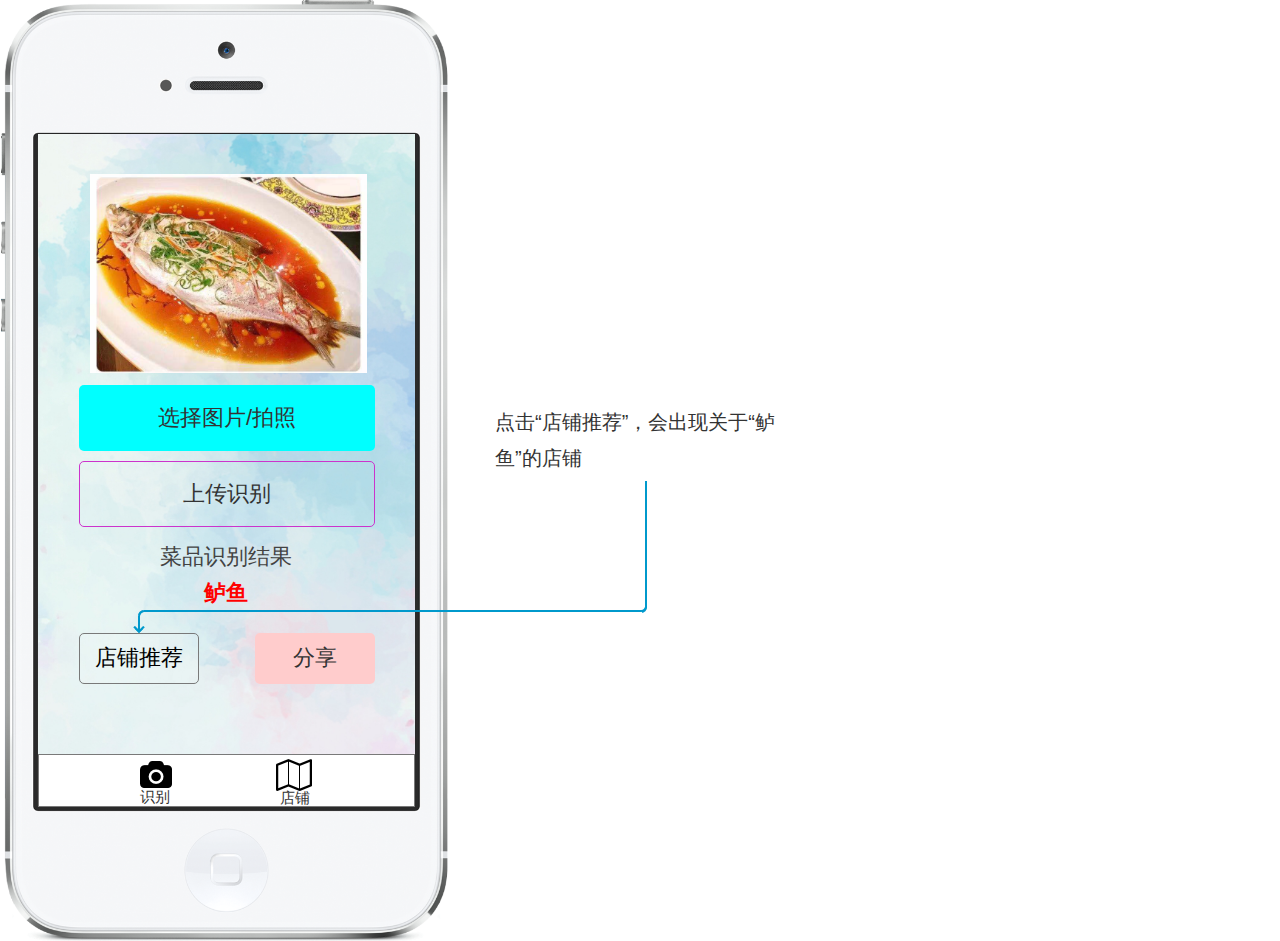
==== index.html @ bc308f76 "prototype1" ====
﻿<!DOCTYPE html>
<html>
  <head>
    <title>index</title>
    <meta http-equiv="X-UA-Compatible" content="IE=edge"/>
    <meta http-equiv="content-type" content="text/html; charset=utf-8"/>
    <meta name="apple-mobile-web-app-capable" content="yes"/>
    <link href="resources/css/jquery-ui-themes.css" type="text/css" rel="stylesheet"/>
    <link href="resources/css/axure_rp_page.css" type="text/css" rel="stylesheet"/>
    <link href="data/styles.css" type="text/css" rel="stylesheet"/>
    <link href="files/index/styles.css" type="text/css" rel="stylesheet"/>
    <script src="resources/scripts/jquery-1.7.1.min.js"></script>
    <script src="resources/scripts/jquery-ui-1.8.10.custom.min.js"></script>
    <script src="resources/scripts/prototypePre.js"></script>
    <script src="data/document.js"></script>
    <script src="resources/scripts/prototypePost.js"></script>
    <script src="files/index/data.js"></script>
    <script type="text/javascript">
      $axure.utils.getTransparentGifPath = function() { return 'resources/images/transparent.gif'; };
      $axure.utils.getOtherPath = function() { return 'resources/Other.html'; };
      $axure.utils.getReloadPath = function() { return 'resources/reload.html'; };
    </script>
  </head>
  <body>
    <div id="base" class="">

      <!-- Unnamed (图片) -->
      <div id="u0" class="ax_default _图片1">
        <img id="u0_img" class="img " src="images/index/u0.png"/>
      </div>

      <!-- Unnamed (图片) -->
      <div id="u1" class="ax_default _图片">
        <img id="u1_img" class="img " src="images/index/u1.jpg"/>
      </div>

      <!-- Unnamed (矩形) -->
      <div id="u2" class="ax_default box_1">
        <div id="u2_div" class=""></div>
      </div>

      <!-- Unnamed (矩形) -->
      <div id="u3" class="ax_default box_1">
        <div id="u3_div" class=""></div>
        <div id="u3_text" class="text ">
          <p><span>选择图片/拍照</span></p>
        </div>
      </div>

      <!-- Unnamed (矩形) -->
      <div id="u4" class="ax_default box_1">
        <div id="u4_div" class=""></div>
        <div id="u4_text" class="text ">
          <p><span>上传识别</span></p>
        </div>
      </div>

      <!-- Unnamed (矩形) -->
      <div id="u5" class="ax_default _一级标题">
        <div id="u5_div" class=""></div>
        <div id="u5_text" class="text ">
          <p><span>菜品识别结果</span></p>
        </div>
      </div>

      <!-- Unnamed (形状) -->
      <div id="u6" class="ax_default icon">
        <img id="u6_img" class="img " src="images/index/u6.png"/>
      </div>

      <!-- Unnamed (形状) -->
      <div id="u7" class="ax_default icon">
        <img id="u7_img" class="img " src="images/index/u7.png"/>
      </div>

      <!-- Unnamed (矩形) -->
      <div id="u8" class="ax_default _三级标题">
        <div id="u8_div" class=""></div>
        <div id="u8_text" class="text ">
          <p><span>识别</span></p>
        </div>
      </div>

      <!-- Unnamed (矩形) -->
      <div id="u9" class="ax_default _三级标题">
        <div id="u9_div" class=""></div>
        <div id="u9_text" class="text ">
          <p><span>店铺</span></p>
        </div>
      </div>

      <!-- Unnamed (图片) -->
      <div id="u10" class="ax_default _图片">
        <img id="u10_img" class="img " src="images/index/u10.jpg"/>
      </div>

      <!-- Unnamed (矩形) -->
      <div id="u11" class="ax_default _三级标题">
        <div id="u11_div" class=""></div>
        <div id="u11_text" class="text ">
          <p><span>鲈鱼</span></p>
        </div>
      </div>

      <!-- Unnamed (矩形) -->
      <div id="u12" class="ax_default box_1">
        <div id="u12_div" class=""></div>
        <div id="u12_text" class="text ">
          <p><span>店铺推荐</span></p>
        </div>
      </div>

      <!-- Unnamed (矩形) -->
      <div id="u13" class="ax_default box_1">
        <div id="u13_div" class=""></div>
        <div id="u13_text" class="text ">
          <p><span>分享</span></p>
        </div>
      </div>

      <!-- Unnamed (矩形) -->
      <div id="u14" class="ax_default _三级标题">
        <div id="u14_div" class=""></div>
        <div id="u14_text" class="text ">
          <p><span>点击“店铺推荐”，会出现关于“鲈鱼”的店铺</span></p>
        </div>
      </div>

      <!-- Unnamed (连接线) -->
      <div id="u15" class="ax_default _连接线">
        <img id="u15_seg0" class="img " src="images/index/u15_seg0.png" alt="u15_seg0"/>
        <img id="u15_seg1" class="img " src="images/index/u15_seg1.png" alt="u15_seg1"/>
        <img id="u15_seg2" class="img " src="images/index/u15_seg2.png" alt="u15_seg2"/>
        <img id="u15_seg3" class="img " src="images/index/u15_seg3.png" alt="u15_seg3"/>
        <div id="u15_text" class="text " style="display:none; visibility: hidden">
          <p></p>
        </div>
      </div>
    </div>
  </body>
</html>
---- resources/css/axure_rp_page.css ----
﻿/* so the window resize fires within a frame in IE7 */
html, body {
    height: 100%;
}

a {
    color: inherit;
}

p {
    margin: 0px;
    text-rendering: optimizeLegibility;
    font-feature-settings: "kern" 1;
    -webkit-font-feature-settings: "kern";
    -moz-font-feature-settings: "kern";
    -moz-font-feature-settings: "kern=1";
    font-kerning: normal;
}

iframe {
    background: #FFFFFF;
}

/* to match IE with C, FF */
input {
    padding: 1px 0px 1px 0px;
    box-sizing: border-box;
    -moz-box-sizing: border-box;
}

textarea {
    margin: 0px;
    box-sizing: border-box;
    -moz-box-sizing: border-box;
}

div.intcases {
    font-family: arial; 
    font-size: 12px;
    text-align:left; 
    border:1px solid #AAA; 
    background:#FFF none repeat scroll 0% 0%; 
    z-index:9999; 
    visibility:hidden; 
    position:absolute;
    padding: 0px;
    border-radius: 3px;
    white-space: nowrap;
}

div.intcaselink {
    cursor: pointer;
    padding: 3px 8px 3px 8px;
    margin: 5px;
    background:#EEE none repeat scroll 0% 0%; 
    border:1px solid #AAA;
    border-radius: 3px;
}

div.refpageimage {
    position: absolute;
    left: 0px;
    top: 0px;
    font-size: 0px;
    width: 16px;
    height: 16px;
    cursor: pointer;
    background-image: url(images/newwindow.gif);
    background-repeat: no-repeat;
}

div.annnoteimage {
    position: absolute;
    left: 0px;
    top: 0px;
    font-size: 0px;
    /*width: 16px;
    height: 12px;*/
    cursor: help;
    /*background-image: url(images/note.gif);*/
    /*background-repeat: no-repeat;*/
    width: 13px;
    height: 12px;
    padding-top: 1px;
    text-align: center;
    background-color: #138CDD;
    -moz-box-shadow: 1px 1px 3px #aaa;
    -webkit-box-shadow: 1px 1px 3px #aaa;
    box-shadow: 1px 1px 3px #aaa;
}

div.annnoteline {
    display: inline-block;
    width: 9px;
    height: 1px;
    border-bottom: 1px solid white;
    margin-top: 1px;
}

div.annnotelabel {
    position: absolute;
    left: 0px;
    top: 0px;
    font-family: Helvetica,Arial;
    font-size: 10px;
    /*border: 1px solid rgb(166,221,242);*/
    cursor: help;
    /*background:rgb(0,157,217) none repeat scroll 0% 0%;*/ 
    padding: 1px 3px 1px 3px;
    white-space: nowrap;
    color: white;
    
    background-color: #138CDD;
    -moz-box-shadow: 1px 1px 3px #aaa;
    -webkit-box-shadow: 1px 1px 3px #aaa;
    box-shadow: 1px 1px 3px #aaa;
}

.annotation {
    font-size: 12px;
    padding-left: 2px;
    margin-bottom: 5px;
}

.annotationName {
    /*font-size: 13px;
    font-weight: bold;
    margin-bottom: 3px;
    white-space: nowrap;*/

    font-family: 'Trebuchet MS';
    font-size: 14px;
    font-weight: bold;
    margin-bottom: 5px;
    white-space: nowrap;
}

.annotationValue {
    font-family: Arial, Helvetica, Sans-Serif;
    font-size: 12px;
    color: #4a4a4a;
    line-height: 21px;
    margin-bottom: 20px;
}

.noteLink {
    text-decoration: inherit;
    color: inherit;
}

.noteLink:hover {
    background-color: white;
}

/* this is a fix for the issue where dialogs jump around and takes the text-align from the body */
.dialogFix {
    position:absolute;
    text-align:left;
    border: 1px solid #8f949a;
}


@keyframes pulsate {
  from {
    box-shadow: 0 0 10px #15d6ba;
  }
  to {
    box-shadow: 0 0 20px #15d6ba;
  }
}

@-webkit-keyframes pulsate {
  from {
    -webkit-box-shadow: 0 0 10px #15d6ba;
    box-shadow: 0 0 10px #15d6ba;
  }
  to {
    -webkit-box-shadow: 0 0 20px #15d6ba;
    box-shadow: 0 0 20px #15d6ba;
  }
}
 
@-moz-keyframes pulsate {
  from {
    -moz-box-shadow: 0 0 10px #15d6ba;
    box-shadow: 0 0 10px #15d6ba;
  }
  to {
    -moz-box-shadow: 0 0 20px #15d6ba;
    box-shadow: 0 0 20px #15d6ba;
  }
}

.legacyPulsateBorder {
    /*border: 5px solid #15d6ba;
    margin: -5px;*/
    -moz-box-shadow: 0 0 10px 3px #15d6ba;
    box-shadow: 0 0 10px 3px #15d6ba;
}

.pulsateBorder {
  animation-name: pulsate;
  animation-timing-function: ease-in-out;
  animation-duration: 0.9s;
  animation-iteration-count: infinite;
  animation-direction: alternate;
  
  -webkit-animation-name: pulsate;
  -webkit-animation-timing-function: ease-in-out;
  -webkit-animation-duration: 0.9s;
  -webkit-animation-iteration-count: infinite;
  -webkit-animation-direction: alternate;

  -moz-animation-name: pulsate;
  -moz-animation-timing-function: ease-in-out;
  -moz-animation-duration: 0.9s;
  -moz-animation-iteration-count: infinite;
  -moz-animation-direction: alternate;
}

.ax_default_hidden, .ax_default_unplaced{
    display: none;
    visibility: hidden;
}

.widgetNoteSelected {
    -moz-box-shadow: 0 0 10px 3px #138CDD;
    box-shadow: 0 0 10px 3px #138CDD;
    /*-moz-box-shadow: 0 0 20px #3915d6;
    box-shadow: 0 0 20px #3915d6;*/
    /*border: 3px solid #3915d6;*/
    /*margin: -3px;*/
}


.singleImg {
    display: none;
    visibility: hidden;
}
---- data/styles.css ----
﻿.ax_default {
  font-family:'Arial Normal', 'Arial';
  font-weight:400;
  font-style:normal;
  font-size:13px;
  color:#333333;
  text-align:center;
  line-height:normal;
}
.box_1 {
}
._图片 {
}
._一级标题 {
  font-family:'Arial Normal', 'Arial';
  font-weight:bold;
  font-style:normal;
  font-size:32px;
  text-align:left;
}
._二级标题 {
  font-family:'Arial Normal', 'Arial';
  font-weight:bold;
  font-style:normal;
  font-size:24px;
  text-align:left;
}
._三级标题 {
  font-family:'Arial Normal', 'Arial';
  font-weight:bold;
  font-style:normal;
  font-size:18px;
  text-align:left;
}
._四级标题 {
  font-family:'Arial Normal', 'Arial';
  font-weight:bold;
  font-style:normal;
  font-size:14px;
  text-align:left;
}
._五级标题 {
  font-family:'Arial Normal', 'Arial';
  font-weight:bold;
  font-style:normal;
  text-align:left;
}
._六级标题 {
  font-family:'Arial Normal', 'Arial';
  font-weight:bold;
  font-style:normal;
  font-size:10px;
  text-align:left;
}
._文本段落 {
  text-align:left;
}
._连接线 {
}
.arrow {
}
._图片1 {
  color:#000000;
}
.icon {
}
---- files/index/styles.css ----
﻿body {
  margin:0px;
  background-image:none;
  position:static;
  left:auto;
  width:796px;
  margin-left:0;
  margin-right:0;
  text-align:left;
}
#base {
  position:absolute;
  z-index:0;
}
#u0_img {
  border-width:0px;
  position:absolute;
  left:0px;
  top:0px;
  width:448px;
  height:941px;
}
#u0 {
  border-width:0px;
  position:absolute;
  left:0px;
  top:0px;
  width:448px;
  height:941px;
}
#u0_text {
  border-width:0px;
  position:absolute;
  left:0px;
  top:0px;
  width:0px;
  visibility:hidden;
  word-wrap:break-word;
}
#u1_img {
  border-width:0px;
  position:absolute;
  left:0px;
  top:0px;
  width:377px;
  height:673px;
}
#u1 {
  border-width:0px;
  position:absolute;
  left:38px;
  top:134px;
  width:377px;
  height:673px;
}
#u1_text {
  border-width:0px;
  position:absolute;
  left:0px;
  top:0px;
  width:0px;
  visibility:hidden;
  word-wrap:break-word;
}
#u2_div {
  border-width:0px;
  position:absolute;
  left:0px;
  top:0px;
  width:377px;
  height:53px;
  background:inherit;
  background-color:rgba(255, 255, 255, 1);
  box-sizing:border-box;
  border-width:1px;
  border-style:solid;
  border-color:rgba(121, 121, 121, 1);
  border-radius:0px;
  -moz-box-shadow:none;
  -webkit-box-shadow:none;
  box-shadow:none;
}
#u2 {
  border-width:0px;
  position:absolute;
  left:38px;
  top:754px;
  width:377px;
  height:53px;
}
#u2_text {
  border-width:0px;
  position:absolute;
  left:0px;
  top:0px;
  width:0px;
  visibility:hidden;
  word-wrap:break-word;
}
#u3_div {
  border-width:0px;
  position:absolute;
  left:0px;
  top:0px;
  width:296px;
  height:66px;
  background:inherit;
  background-color:rgba(0, 255, 255, 1);
  border:none;
  border-radius:5px;
  -moz-box-shadow:none;
  -webkit-box-shadow:none;
  box-shadow:none;
  font-size:22px;
}
#u3 {
  border-width:0px;
  position:absolute;
  left:79px;
  top:385px;
  width:296px;
  height:66px;
  font-size:22px;
}
#u3_text {
  border-width:0px;
  position:absolute;
  left:2px;
  top:20px;
  width:292px;
  word-wrap:break-word;
}
#u4_div {
  border-width:0px;
  position:absolute;
  left:0px;
  top:0px;
  width:296px;
  height:66px;
  background:inherit;
  background-color:rgba(255, 255, 255, 0);
  box-sizing:border-box;
  border-width:1px;
  border-style:solid;
  border-color:rgba(204, 51, 204, 1);
  border-radius:5px;
  -moz-box-shadow:none;
  -webkit-box-shadow:none;
  box-shadow:none;
  font-size:22px;
}
#u4 {
  border-width:0px;
  position:absolute;
  left:79px;
  top:461px;
  width:296px;
  height:66px;
  font-size:22px;
}
#u4_text {
  border-width:0px;
  position:absolute;
  left:2px;
  top:20px;
  width:292px;
  word-wrap:break-word;
}
#u5_div {
  border-width:0px;
  position:absolute;
  left:0px;
  top:0px;
  width:135px;
  height:26px;
  background:inherit;
  background-color:rgba(255, 255, 255, 0);
  border:none;
  border-radius:0px;
  -moz-box-shadow:none;
  -webkit-box-shadow:none;
  box-shadow:none;
  font-family:'Arial Normal', 'Arial';
  font-weight:400;
  font-style:normal;
  font-size:22px;
  color:#434343;
}
#u5 {
  border-width:0px;
  position:absolute;
  left:160px;
  top:542px;
  width:135px;
  height:26px;
  font-family:'Arial Normal', 'Arial';
  font-weight:400;
  font-style:normal;
  font-size:22px;
  color:#434343;
}
#u5_text {
  border-width:0px;
  position:absolute;
  left:0px;
  top:0px;
  width:135px;
  white-space:nowrap;
}
#u6_img {
  border-width:0px;
  position:absolute;
  left:0px;
  top:0px;
  width:32px;
  height:27px;
}
#u6 {
  border-width:0px;
  position:absolute;
  left:140px;
  top:761px;
  width:32px;
  height:27px;
}
#u6_text {
  border-width:0px;
  position:absolute;
  left:0px;
  top:0px;
  width:0px;
  visibility:hidden;
  word-wrap:break-word;
}
#u7_img {
  border-width:0px;
  position:absolute;
  left:0px;
  top:0px;
  width:36px;
  height:32px;
}
#u7 {
  border-width:0px;
  position:absolute;
  left:276px;
  top:759px;
  width:36px;
  height:32px;
}
#u7_text {
  border-width:0px;
  position:absolute;
  left:0px;
  top:0px;
  width:0px;
  visibility:hidden;
  word-wrap:break-word;
}
#u8_div {
  border-width:0px;
  position:absolute;
  left:0px;
  top:0px;
  width:48px;
  height:19px;
  background:inherit;
  background-color:rgba(255, 255, 255, 0);
  border:none;
  border-radius:0px;
  -moz-box-shadow:none;
  -webkit-box-shadow:none;
  box-shadow:none;
  font-family:'Arial Normal', 'Arial';
  font-weight:400;
  font-style:normal;
  font-size:15px;
}
#u8 {
  border-width:0px;
  position:absolute;
  left:140px;
  top:788px;
  width:48px;
  height:19px;
  font-family:'Arial Normal', 'Arial';
  font-weight:400;
  font-style:normal;
  font-size:15px;
}
#u8_text {
  border-width:0px;
  position:absolute;
  left:0px;
  top:0px;
  width:48px;
  word-wrap:break-word;
}
#u9_div {
  border-width:0px;
  position:absolute;
  left:0px;
  top:0px;
  width:48px;
  height:19px;
  background:inherit;
  background-color:rgba(255, 255, 255, 0);
  border:none;
  border-radius:0px;
  -moz-box-shadow:none;
  -webkit-box-shadow:none;
  box-shadow:none;
  font-family:'Arial Normal', 'Arial';
  font-weight:400;
  font-style:normal;
  font-size:15px;
}
#u9 {
  border-width:0px;
  position:absolute;
  left:280px;
  top:789px;
  width:48px;
  height:19px;
  font-family:'Arial Normal', 'Arial';
  font-weight:400;
  font-style:normal;
  font-size:15px;
}
#u9_text {
  border-width:0px;
  position:absolute;
  left:0px;
  top:0px;
  width:48px;
  word-wrap:break-word;
}
#u10_img {
  border-width:0px;
  position:absolute;
  left:0px;
  top:0px;
  width:277px;
  height:199px;
}
#u10 {
  border-width:0px;
  position:absolute;
  left:90px;
  top:174px;
  width:277px;
  height:199px;
}
#u10_text {
  border-width:0px;
  position:absolute;
  left:0px;
  top:0px;
  width:0px;
  visibility:hidden;
  word-wrap:break-word;
}
#u11_div {
  border-width:0px;
  position:absolute;
  left:0px;
  top:0px;
  width:46px;
  height:26px;
  background:inherit;
  background-color:rgba(255, 255, 255, 0);
  border:none;
  border-radius:0px;
  -moz-box-shadow:none;
  -webkit-box-shadow:none;
  box-shadow:none;
  font-family:'Arial Negreta', 'Arial Normal', 'Arial';
  font-weight:700;
  font-style:normal;
  font-size:22px;
  color:#FF0000;
}
#u11 {
  border-width:0px;
  position:absolute;
  left:204px;
  top:578px;
  width:46px;
  height:26px;
  font-family:'Arial Negreta', 'Arial Normal', 'Arial';
  font-weight:700;
  font-style:normal;
  font-size:22px;
  color:#FF0000;
}
#u11_text {
  border-width:0px;
  position:absolute;
  left:0px;
  top:0px;
  width:46px;
  white-space:nowrap;
}
#u12_div {
  border-width:0px;
  position:absolute;
  left:0px;
  top:0px;
  width:120px;
  height:51px;
  background:inherit;
  background-color:rgba(255, 255, 255, 0.0980392156862745);
  box-sizing:border-box;
  border-width:1px;
  border-style:solid;
  border-color:rgba(121, 121, 121, 1);
  border-radius:5px;
  -moz-box-shadow:none;
  -webkit-box-shadow:none;
  box-shadow:none;
  font-size:22px;
  color:#000000;
}
#u12 {
  border-width:0px;
  position:absolute;
  left:79px;
  top:633px;
  width:120px;
  height:51px;
  font-size:22px;
  color:#000000;
}
#u12_text {
  border-width:0px;
  position:absolute;
  left:2px;
  top:12px;
  width:116px;
  word-wrap:break-word;
}
#u13_div {
  border-width:0px;
  position:absolute;
  left:0px;
  top:0px;
  width:120px;
  height:51px;
  background:inherit;
  background-color:rgba(255, 204, 204, 1);
  border:none;
  border-radius:5px;
  -moz-box-shadow:none;
  -webkit-box-shadow:none;
  box-shadow:none;
  font-size:22px;
}
#u13 {
  border-width:0px;
  position:absolute;
  left:255px;
  top:633px;
  width:120px;
  height:51px;
  font-size:22px;
}
#u13_text {
  border-width:0px;
  position:absolute;
  left:2px;
  top:12px;
  width:116px;
  word-wrap:break-word;
}
#u14_div {
  border-width:0px;
  position:absolute;
  left:0px;
  top:0px;
  width:301px;
  height:77px;
  background:inherit;
  background-color:rgba(255, 255, 255, 0);
  border:none;
  border-radius:0px;
  -moz-box-shadow:none;
  -webkit-box-shadow:none;
  box-shadow:none;
  font-family:'Arial Normal', 'Arial';
  font-weight:400;
  font-style:normal;
  font-size:20px;
  line-height:36px;
}
#u14 {
  border-width:0px;
  position:absolute;
  left:495px;
  top:404px;
  width:301px;
  height:77px;
  font-family:'Arial Normal', 'Arial';
  font-weight:400;
  font-style:normal;
  font-size:20px;
  line-height:36px;
}
#u14_text {
  border-width:0px;
  position:absolute;
  left:0px;
  top:0px;
  width:301px;
  word-wrap:break-word;
}
#u15 {
  border-width:0px;
  position:absolute;
  left:139px;
  top:633px;
  width:0px;
  height:0px;
}
#u15_seg0 {
  border-width:0px;
  position:absolute;
  left:-4px;
  top:-26px;
  width:8px;
  height:26px;
}
#u15_seg1 {
  border-width:0px;
  position:absolute;
  left:-4px;
  top:-26px;
  width:515px;
  height:8px;
}
#u15_seg2 {
  border-width:0px;
  position:absolute;
  left:503px;
  top:-152px;
  width:8px;
  height:134px;
}
#u15_seg3 {
  border-width:0px;
  position:absolute;
  left:-10px;
  top:-13px;
  width:20px;
  height:20px;
}
#u15_text {
  border-width:0px;
  position:absolute;
  left:257px;
  top:-30px;
  width:100px;
  visibility:hidden;
  word-wrap:break-word;
}
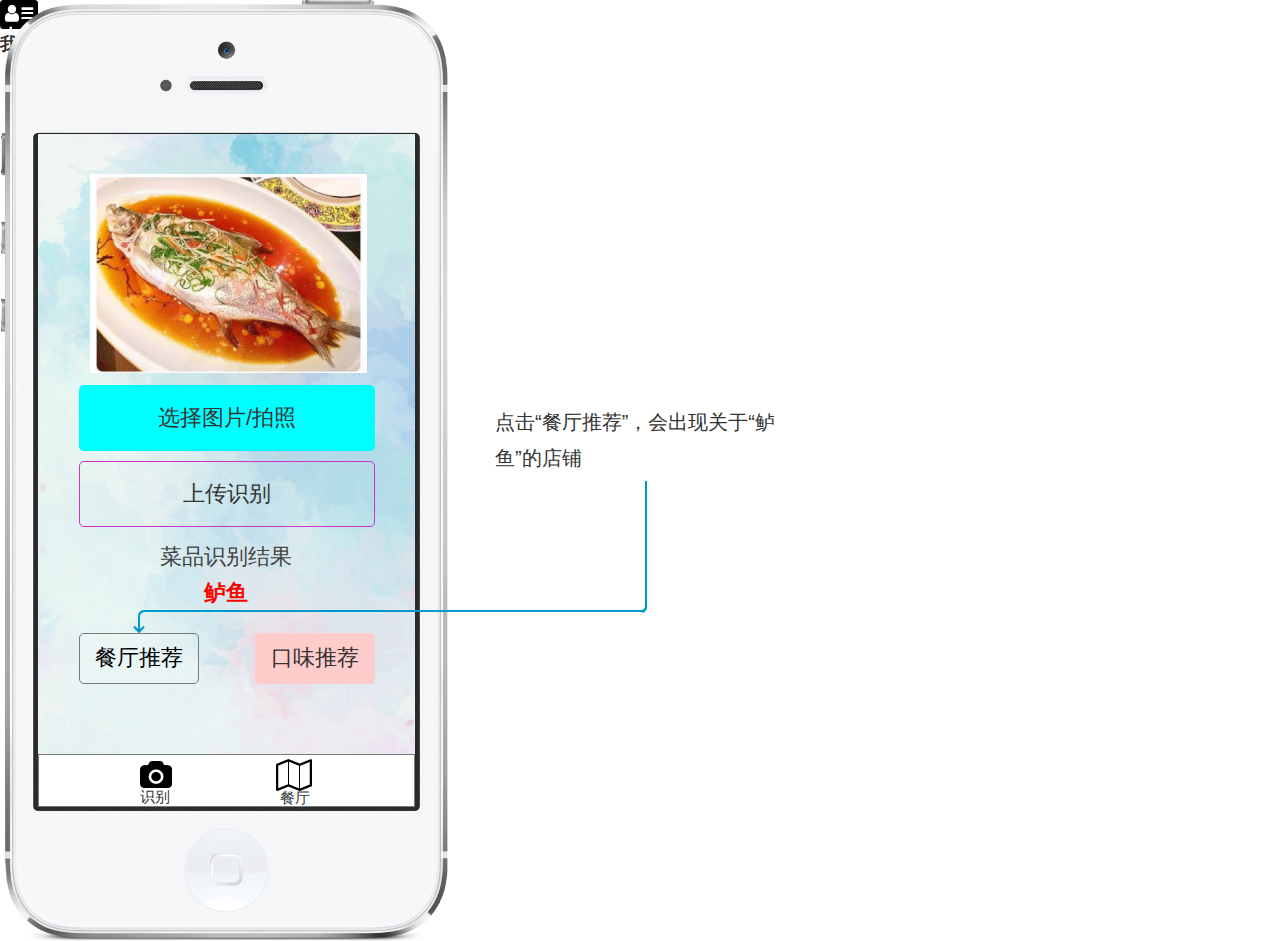
==== commit b73ecd44: "new" ====
--- a/index.html
+++ b/index.html
@@ -85,7 +85,7 @@
       <div id="u9" class="ax_default _三级标题">
         <div id="u9_div" class=""></div>
         <div id="u9_text" class="text ">
-          <p><span>店铺</span></p>
+          <p><span>餐厅</span></p>
         </div>
       </div>
 
@@ -106,7 +106,7 @@
       <div id="u12" class="ax_default box_1">
         <div id="u12_div" class=""></div>
         <div id="u12_text" class="text ">
-          <p><span>店铺推荐</span></p>
+          <p><span>餐厅推荐</span></p>
         </div>
       </div>
 
@@ -114,7 +114,7 @@
       <div id="u13" class="ax_default box_1">
         <div id="u13_div" class=""></div>
         <div id="u13_text" class="text ">
-          <p><span>分享</span></p>
+          <p><span>口味推荐</span></p>
         </div>
       </div>
 
@@ -122,7 +122,7 @@
       <div id="u14" class="ax_default _三级标题">
         <div id="u14_div" class=""></div>
         <div id="u14_text" class="text ">
-          <p><span>点击“店铺推荐”，会出现关于“鲈鱼”的店铺</span></p>
+          <p><span>点击“餐厅推荐”，会出现关于“鲈鱼”的店铺</span></p>
         </div>
       </div>
 
@@ -136,6 +136,19 @@
           <p></p>
         </div>
       </div>
+
+      <!-- Unnamed (形状) -->
+      <div id="u16" class="ax_default icon">
+        <img id="u16_img" class="img " src="images/index/u16.png"/>
+      </div>
+
+      <!-- Unnamed (矩形) -->
+      <div id="u17" class="ax_default _三级标题">
+        <div id="u17_div" class=""></div>
+        <div id="u17_text" class="text ">
+          <p><span>我的</span></p>
+        </div>
+      </div>
     </div>
   </body>
 </html>
--- a/data/styles.css
+++ b/data/styles.css
@@ -10,6 +10,8 @@
 .box_1 {
 }
 ._图片 {
+}
+.placeholder {
 }
 ._一级标题 {
   font-family:'Arial Normal', 'Arial';
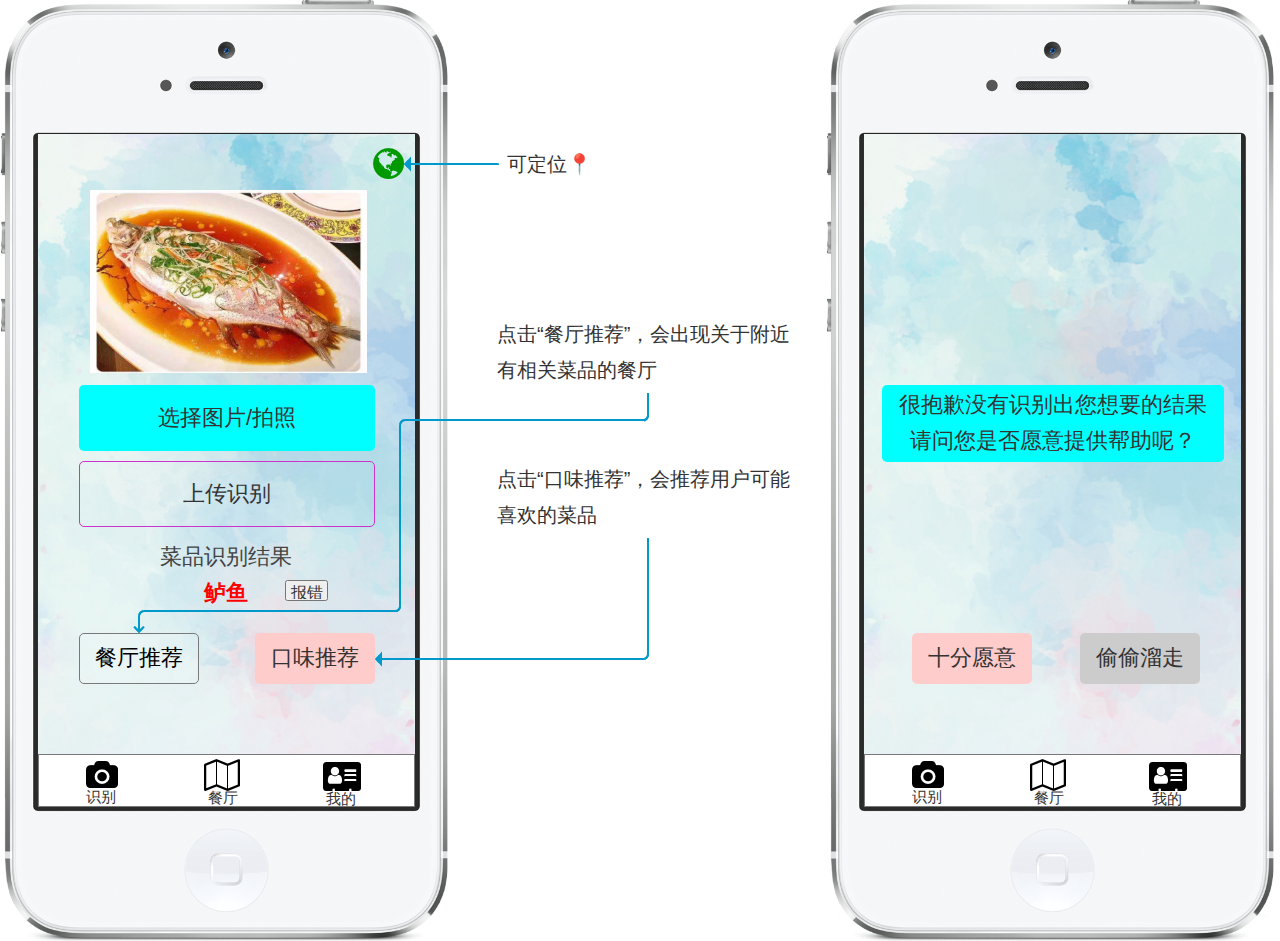
==== commit 8e9f05f4: "修改产品界面" ====
--- a/index.html
+++ b/index.html
@@ -122,7 +122,7 @@
       <div id="u14" class="ax_default _三级标题">
         <div id="u14_div" class=""></div>
         <div id="u14_text" class="text ">
-          <p><span>点击“餐厅推荐”，会出现关于“鲈鱼”的店铺</span></p>
+          <p><span>点击“餐厅推荐”，会出现关于附近有相关菜品的餐厅</span></p>
         </div>
       </div>
 
@@ -132,6 +132,8 @@
         <img id="u15_seg1" class="img " src="images/index/u15_seg1.png" alt="u15_seg1"/>
         <img id="u15_seg2" class="img " src="images/index/u15_seg2.png" alt="u15_seg2"/>
         <img id="u15_seg3" class="img " src="images/index/u15_seg3.png" alt="u15_seg3"/>
+        <img id="u15_seg4" class="img " src="images/index/u15_seg4.png" alt="u15_seg4"/>
+        <img id="u15_seg5" class="img " src="images/index/u15_seg5.png" alt="u15_seg5"/>
         <div id="u15_text" class="text " style="display:none; visibility: hidden">
           <p></p>
         </div>
@@ -149,6 +151,130 @@
           <p><span>我的</span></p>
         </div>
       </div>
+
+      <!-- Unnamed (图片) -->
+      <div id="u18" class="ax_default _图片1">
+        <img id="u18_img" class="img " src="images/index/u0.png"/>
+      </div>
+
+      <!-- Unnamed (图片) -->
+      <div id="u19" class="ax_default _图片">
+        <img id="u19_img" class="img " src="images/index/u1.jpg"/>
+      </div>
+
+      <!-- Unnamed (矩形) -->
+      <div id="u20" class="ax_default box_1">
+        <div id="u20_div" class=""></div>
+      </div>
+
+      <!-- Unnamed (形状) -->
+      <div id="u21" class="ax_default icon">
+        <img id="u21_img" class="img " src="images/index/u6.png"/>
+      </div>
+
+      <!-- Unnamed (形状) -->
+      <div id="u22" class="ax_default icon">
+        <img id="u22_img" class="img " src="images/index/u7.png"/>
+      </div>
+
+      <!-- Unnamed (矩形) -->
+      <div id="u23" class="ax_default _三级标题">
+        <div id="u23_div" class=""></div>
+        <div id="u23_text" class="text ">
+          <p><span>识别</span></p>
+        </div>
+      </div>
+
+      <!-- Unnamed (矩形) -->
+      <div id="u24" class="ax_default _三级标题">
+        <div id="u24_div" class=""></div>
+        <div id="u24_text" class="text ">
+          <p><span>餐厅</span></p>
+        </div>
+      </div>
+
+      <!-- Unnamed (形状) -->
+      <div id="u25" class="ax_default icon">
+        <img id="u25_img" class="img " src="images/index/u16.png"/>
+      </div>
+
+      <!-- Unnamed (矩形) -->
+      <div id="u26" class="ax_default _三级标题">
+        <div id="u26_div" class=""></div>
+        <div id="u26_text" class="text ">
+          <p><span>我的</span></p>
+        </div>
+      </div>
+
+      <!-- Unnamed (矩形) -->
+      <div id="u27" class="ax_default box_1">
+        <div id="u27_div" class=""></div>
+        <div id="u27_text" class="text ">
+          <p><span>很抱歉没有识别出您想要的结果</span></p><p><span>请问您是否愿意提供帮助呢？</span></p>
+        </div>
+      </div>
+
+      <!-- Unnamed (矩形) -->
+      <div id="u28" class="ax_default _三级标题">
+        <div id="u28_div" class=""></div>
+        <div id="u28_text" class="text ">
+          <p><span>点击“口味推荐”，会推荐用户可能喜欢的菜品</span></p>
+        </div>
+      </div>
+
+      <!-- Unnamed (连接线) -->
+      <div id="u29" class="ax_default _连接线">
+        <img id="u29_seg0" class="img " src="images/index/u29_seg0.png" alt="u29_seg0"/>
+        <img id="u29_seg1" class="img " src="images/index/u29_seg1.png" alt="u29_seg1"/>
+        <img id="u29_seg2" class="img " src="images/index/u29_seg2.png" alt="u29_seg2"/>
+        <div id="u29_text" class="text " style="display:none; visibility: hidden">
+          <p></p>
+        </div>
+      </div>
+
+      <!-- Unnamed (矩形) -->
+      <div id="u30" class="ax_default box_1">
+        <div id="u30_div" class=""></div>
+        <div id="u30_text" class="text ">
+          <p><span>十分愿意</span></p>
+        </div>
+      </div>
+
+      <!-- Unnamed (矩形) -->
+      <div id="u31" class="ax_default box_1">
+        <div id="u31_div" class=""></div>
+        <div id="u31_text" class="text ">
+          <p><span>偷偷溜走</span></p>
+        </div>
+      </div>
+
+      <!-- Unnamed (形状) -->
+      <div id="u32" class="ax_default icon">
+        <img id="u32_img" class="img " src="images/index/u32.png"/>
+      </div>
+
+      <!-- Unnamed (矩形) -->
+      <div id="u33" class="ax_default _三级标题">
+        <div id="u33_div" class=""></div>
+        <div id="u33_text" class="text ">
+          <p><span>可定位📍</span></p>
+        </div>
+      </div>
+
+      <!-- Unnamed (连接线) -->
+      <div id="u34" class="ax_default _连接线">
+        <img id="u34_seg0" class="img " src="images/index/u34_seg0.png" alt="u34_seg0"/>
+        <img id="u34_seg1" class="img " src="images/index/u34_seg1.png" alt="u34_seg1"/>
+        <img id="u34_seg2" class="img " src="images/index/u29_seg2.png" alt="u34_seg2"/>
+        <div id="u34_text" class="text " style="display:none; visibility: hidden">
+          <p></p>
+        </div>
+      </div>
+
+      <!-- Unnamed (提交按钮) -->
+      <div id="u35" class="ax_default html_button">
+        <input id="u35_input" type="submit" value="报错"/>
+      </div>
     </div>
   </body>
 </html>
--- a/data/styles.css
+++ b/data/styles.css
@@ -61,6 +61,9 @@
 }
 .arrow {
 }
+.html_button {
+  text-align:center;
+}
 ._图片1 {
   color:#000000;
 }
--- a/files/index/styles.css
+++ b/files/index/styles.css
@@ -3,7 +3,7 @@
   background-image:none;
   position:static;
   left:auto;
-  width:796px;
+  width:1274px;
   margin-left:0;
   margin-right:0;
   text-align:left;
@@ -218,7 +218,7 @@
 #u6 {
   border-width:0px;
   position:absolute;
-  left:140px;
+  left:86px;
   top:761px;
   width:32px;
   height:27px;
@@ -243,7 +243,7 @@
 #u7 {
   border-width:0px;
   position:absolute;
-  left:276px;
+  left:204px;
   top:759px;
   width:36px;
   height:32px;
@@ -279,7 +279,7 @@
 #u8 {
   border-width:0px;
   position:absolute;
-  left:140px;
+  left:86px;
   top:788px;
   width:48px;
   height:19px;
@@ -318,7 +318,7 @@
 #u9 {
   border-width:0px;
   position:absolute;
-  left:280px;
+  left:208px;
   top:789px;
   width:48px;
   height:19px;
@@ -341,15 +341,15 @@
   left:0px;
   top:0px;
   width:277px;
-  height:199px;
+  height:183px;
 }
 #u10 {
   border-width:0px;
   position:absolute;
   left:90px;
-  top:174px;
+  top:190px;
   width:277px;
-  height:199px;
+  height:183px;
 }
 #u10_text {
   border-width:0px;
@@ -495,8 +495,8 @@
 #u14 {
   border-width:0px;
   position:absolute;
-  left:495px;
-  top:404px;
+  left:497px;
+  top:316px;
   width:301px;
   height:77px;
   font-family:'Arial Normal', 'Arial';
@@ -534,18 +534,34 @@
   position:absolute;
   left:-4px;
   top:-26px;
-  width:515px;
+  width:269px;
   height:8px;
 }
 #u15_seg2 {
   border-width:0px;
   position:absolute;
-  left:503px;
-  top:-152px;
+  left:257px;
+  top:-217px;
   width:8px;
-  height:134px;
+  height:199px;
 }
 #u15_seg3 {
+  border-width:0px;
+  position:absolute;
+  left:257px;
+  top:-217px;
+  width:256px;
+  height:8px;
+}
+#u15_seg4 {
+  border-width:0px;
+  position:absolute;
+  left:505px;
+  top:-240px;
+  width:8px;
+  height:31px;
+}
+#u15_seg5 {
   border-width:0px;
   position:absolute;
   left:-10px;
@@ -556,9 +572,662 @@
 #u15_text {
   border-width:0px;
   position:absolute;
-  left:257px;
-  top:-30px;
+  left:211px;
+  top:-122px;
   width:100px;
   visibility:hidden;
   word-wrap:break-word;
 }
+#u16_img {
+  border-width:0px;
+  position:absolute;
+  left:0px;
+  top:0px;
+  width:38px;
+  height:29px;
+}
+#u16 {
+  border-width:0px;
+  position:absolute;
+  left:323px;
+  top:762px;
+  width:38px;
+  height:29px;
+}
+#u16_text {
+  border-width:0px;
+  position:absolute;
+  left:0px;
+  top:0px;
+  width:0px;
+  visibility:hidden;
+  word-wrap:break-word;
+}
+#u17_div {
+  border-width:0px;
+  position:absolute;
+  left:0px;
+  top:0px;
+  width:48px;
+  height:19px;
+  background:inherit;
+  background-color:rgba(255, 255, 255, 0);
+  border:none;
+  border-radius:0px;
+  -moz-box-shadow:none;
+  -webkit-box-shadow:none;
+  box-shadow:none;
+  font-family:'Arial Normal', 'Arial';
+  font-weight:400;
+  font-style:normal;
+  font-size:15px;
+}
+#u17 {
+  border-width:0px;
+  position:absolute;
+  left:326px;
+  top:790px;
+  width:48px;
+  height:19px;
+  font-family:'Arial Normal', 'Arial';
+  font-weight:400;
+  font-style:normal;
+  font-size:15px;
+}
+#u17_text {
+  border-width:0px;
+  position:absolute;
+  left:0px;
+  top:0px;
+  width:48px;
+  word-wrap:break-word;
+}
+#u18_img {
+  border-width:0px;
+  position:absolute;
+  left:0px;
+  top:0px;
+  width:448px;
+  height:941px;
+}
+#u18 {
+  border-width:0px;
+  position:absolute;
+  left:826px;
+  top:0px;
+  width:448px;
+  height:941px;
+}
+#u18_text {
+  border-width:0px;
+  position:absolute;
+  left:0px;
+  top:0px;
+  width:0px;
+  visibility:hidden;
+  word-wrap:break-word;
+}
+#u19_img {
+  border-width:0px;
+  position:absolute;
+  left:0px;
+  top:0px;
+  width:377px;
+  height:673px;
+}
+#u19 {
+  border-width:0px;
+  position:absolute;
+  left:864px;
+  top:134px;
+  width:377px;
+  height:673px;
+}
+#u19_text {
+  border-width:0px;
+  position:absolute;
+  left:0px;
+  top:0px;
+  width:0px;
+  visibility:hidden;
+  word-wrap:break-word;
+}
+#u20_div {
+  border-width:0px;
+  position:absolute;
+  left:0px;
+  top:0px;
+  width:377px;
+  height:53px;
+  background:inherit;
+  background-color:rgba(255, 255, 255, 1);
+  box-sizing:border-box;
+  border-width:1px;
+  border-style:solid;
+  border-color:rgba(121, 121, 121, 1);
+  border-radius:0px;
+  -moz-box-shadow:none;
+  -webkit-box-shadow:none;
+  box-shadow:none;
+}
+#u20 {
+  border-width:0px;
+  position:absolute;
+  left:864px;
+  top:754px;
+  width:377px;
+  height:53px;
+}
+#u20_text {
+  border-width:0px;
+  position:absolute;
+  left:0px;
+  top:0px;
+  width:0px;
+  visibility:hidden;
+  word-wrap:break-word;
+}
+#u21_img {
+  border-width:0px;
+  position:absolute;
+  left:0px;
+  top:0px;
+  width:32px;
+  height:27px;
+}
+#u21 {
+  border-width:0px;
+  position:absolute;
+  left:912px;
+  top:761px;
+  width:32px;
+  height:27px;
+}
+#u21_text {
+  border-width:0px;
+  position:absolute;
+  left:0px;
+  top:0px;
+  width:0px;
+  visibility:hidden;
+  word-wrap:break-word;
+}
+#u22_img {
+  border-width:0px;
+  position:absolute;
+  left:0px;
+  top:0px;
+  width:36px;
+  height:32px;
+}
+#u22 {
+  border-width:0px;
+  position:absolute;
+  left:1030px;
+  top:759px;
+  width:36px;
+  height:32px;
+}
+#u22_text {
+  border-width:0px;
+  position:absolute;
+  left:0px;
+  top:0px;
+  width:0px;
+  visibility:hidden;
+  word-wrap:break-word;
+}
+#u23_div {
+  border-width:0px;
+  position:absolute;
+  left:0px;
+  top:0px;
+  width:48px;
+  height:19px;
+  background:inherit;
+  background-color:rgba(255, 255, 255, 0);
+  border:none;
+  border-radius:0px;
+  -moz-box-shadow:none;
+  -webkit-box-shadow:none;
+  box-shadow:none;
+  font-family:'Arial Normal', 'Arial';
+  font-weight:400;
+  font-style:normal;
+  font-size:15px;
+}
+#u23 {
+  border-width:0px;
+  position:absolute;
+  left:912px;
+  top:788px;
+  width:48px;
+  height:19px;
+  font-family:'Arial Normal', 'Arial';
+  font-weight:400;
+  font-style:normal;
+  font-size:15px;
+}
+#u23_text {
+  border-width:0px;
+  position:absolute;
+  left:0px;
+  top:0px;
+  width:48px;
+  word-wrap:break-word;
+}
+#u24_div {
+  border-width:0px;
+  position:absolute;
+  left:0px;
+  top:0px;
+  width:48px;
+  height:19px;
+  background:inherit;
+  background-color:rgba(255, 255, 255, 0);
+  border:none;
+  border-radius:0px;
+  -moz-box-shadow:none;
+  -webkit-box-shadow:none;
+  box-shadow:none;
+  font-family:'Arial Normal', 'Arial';
+  font-weight:400;
+  font-style:normal;
+  font-size:15px;
+}
+#u24 {
+  border-width:0px;
+  position:absolute;
+  left:1034px;
+  top:789px;
+  width:48px;
+  height:19px;
+  font-family:'Arial Normal', 'Arial';
+  font-weight:400;
+  font-style:normal;
+  font-size:15px;
+}
+#u24_text {
+  border-width:0px;
+  position:absolute;
+  left:0px;
+  top:0px;
+  width:48px;
+  word-wrap:break-word;
+}
+#u25_img {
+  border-width:0px;
+  position:absolute;
+  left:0px;
+  top:0px;
+  width:38px;
+  height:29px;
+}
+#u25 {
+  border-width:0px;
+  position:absolute;
+  left:1149px;
+  top:762px;
+  width:38px;
+  height:29px;
+}
+#u25_text {
+  border-width:0px;
+  position:absolute;
+  left:0px;
+  top:0px;
+  width:0px;
+  visibility:hidden;
+  word-wrap:break-word;
+}
+#u26_div {
+  border-width:0px;
+  position:absolute;
+  left:0px;
+  top:0px;
+  width:48px;
+  height:19px;
+  background:inherit;
+  background-color:rgba(255, 255, 255, 0);
+  border:none;
+  border-radius:0px;
+  -moz-box-shadow:none;
+  -webkit-box-shadow:none;
+  box-shadow:none;
+  font-family:'Arial Normal', 'Arial';
+  font-weight:400;
+  font-style:normal;
+  font-size:15px;
+}
+#u26 {
+  border-width:0px;
+  position:absolute;
+  left:1152px;
+  top:790px;
+  width:48px;
+  height:19px;
+  font-family:'Arial Normal', 'Arial';
+  font-weight:400;
+  font-style:normal;
+  font-size:15px;
+}
+#u26_text {
+  border-width:0px;
+  position:absolute;
+  left:0px;
+  top:0px;
+  width:48px;
+  word-wrap:break-word;
+}
+#u27_div {
+  border-width:0px;
+  position:absolute;
+  left:0px;
+  top:0px;
+  width:342px;
+  height:77px;
+  background:inherit;
+  background-color:rgba(0, 255, 255, 1);
+  border:none;
+  border-radius:5px;
+  -moz-box-shadow:none;
+  -webkit-box-shadow:none;
+  box-shadow:none;
+  font-size:22px;
+  line-height:36px;
+}
+#u27 {
+  border-width:0px;
+  position:absolute;
+  left:882px;
+  top:385px;
+  width:342px;
+  height:77px;
+  font-size:22px;
+  line-height:36px;
+}
+#u27_text {
+  border-width:0px;
+  position:absolute;
+  left:2px;
+  top:2px;
+  width:338px;
+  word-wrap:break-word;
+}
+#u28_div {
+  border-width:0px;
+  position:absolute;
+  left:0px;
+  top:0px;
+  width:301px;
+  height:77px;
+  background:inherit;
+  background-color:rgba(255, 255, 255, 0);
+  border:none;
+  border-radius:0px;
+  -moz-box-shadow:none;
+  -webkit-box-shadow:none;
+  box-shadow:none;
+  font-family:'Arial Normal', 'Arial';
+  font-weight:400;
+  font-style:normal;
+  font-size:20px;
+  line-height:36px;
+}
+#u28 {
+  border-width:0px;
+  position:absolute;
+  left:497px;
+  top:461px;
+  width:301px;
+  height:77px;
+  font-family:'Arial Normal', 'Arial';
+  font-weight:400;
+  font-style:normal;
+  font-size:20px;
+  line-height:36px;
+}
+#u28_text {
+  border-width:0px;
+  position:absolute;
+  left:0px;
+  top:0px;
+  width:301px;
+  word-wrap:break-word;
+}
+#u29 {
+  border-width:0px;
+  position:absolute;
+  left:375px;
+  top:659px;
+  width:0px;
+  height:0px;
+}
+#u29_seg0 {
+  border-width:0px;
+  position:absolute;
+  left:0px;
+  top:-4px;
+  width:277px;
+  height:8px;
+}
+#u29_seg1 {
+  border-width:0px;
+  position:absolute;
+  left:269px;
+  top:-121px;
+  width:8px;
+  height:125px;
+}
+#u29_seg2 {
+  border-width:0px;
+  position:absolute;
+  left:-5px;
+  top:-10px;
+  width:20px;
+  height:20px;
+}
+#u29_text {
+  border-width:0px;
+  position:absolute;
+  left:147px;
+  top:-8px;
+  width:100px;
+  visibility:hidden;
+  word-wrap:break-word;
+}
+#u30_div {
+  border-width:0px;
+  position:absolute;
+  left:0px;
+  top:0px;
+  width:120px;
+  height:51px;
+  background:inherit;
+  background-color:rgba(255, 204, 204, 1);
+  border:none;
+  border-radius:5px;
+  -moz-box-shadow:none;
+  -webkit-box-shadow:none;
+  box-shadow:none;
+  font-size:22px;
+}
+#u30 {
+  border-width:0px;
+  position:absolute;
+  left:912px;
+  top:633px;
+  width:120px;
+  height:51px;
+  font-size:22px;
+}
+#u30_text {
+  border-width:0px;
+  position:absolute;
+  left:2px;
+  top:12px;
+  width:116px;
+  word-wrap:break-word;
+}
+#u31_div {
+  border-width:0px;
+  position:absolute;
+  left:0px;
+  top:0px;
+  width:120px;
+  height:51px;
+  background:inherit;
+  background-color:rgba(204, 204, 204, 1);
+  border:none;
+  border-radius:5px;
+  -moz-box-shadow:none;
+  -webkit-box-shadow:none;
+  box-shadow:none;
+  font-size:22px;
+}
+#u31 {
+  border-width:0px;
+  position:absolute;
+  left:1080px;
+  top:633px;
+  width:120px;
+  height:51px;
+  font-size:22px;
+}
+#u31_text {
+  border-width:0px;
+  position:absolute;
+  left:2px;
+  top:12px;
+  width:116px;
+  word-wrap:break-word;
+}
+#u32_img {
+  border-width:0px;
+  position:absolute;
+  left:0px;
+  top:0px;
+  width:31px;
+  height:31px;
+}
+#u32 {
+  border-width:0px;
+  position:absolute;
+  left:373px;
+  top:148px;
+  width:31px;
+  height:31px;
+}
+#u32_text {
+  border-width:0px;
+  position:absolute;
+  left:0px;
+  top:0px;
+  width:0px;
+  visibility:hidden;
+  word-wrap:break-word;
+}
+#u33_div {
+  border-width:0px;
+  position:absolute;
+  left:0px;
+  top:0px;
+  width:301px;
+  height:77px;
+  background:inherit;
+  background-color:rgba(255, 255, 255, 0);
+  border:none;
+  border-radius:0px;
+  -moz-box-shadow:none;
+  -webkit-box-shadow:none;
+  box-shadow:none;
+  font-family:'Arial Normal', 'Arial';
+  font-weight:400;
+  font-style:normal;
+  font-size:20px;
+  line-height:36px;
+}
+#u33 {
+  border-width:0px;
+  position:absolute;
+  left:507px;
+  top:146px;
+  width:301px;
+  height:77px;
+  font-family:'Arial Normal', 'Arial';
+  font-weight:400;
+  font-style:normal;
+  font-size:20px;
+  line-height:36px;
+}
+#u33_text {
+  border-width:0px;
+  position:absolute;
+  left:0px;
+  top:0px;
+  width:301px;
+  word-wrap:break-word;
+}
+#u34 {
+  border-width:0px;
+  position:absolute;
+  left:404px;
+  top:164px;
+  width:0px;
+  height:0px;
+}
+#u34_seg0 {
+  border-width:0px;
+  position:absolute;
+  left:0px;
+  top:-4px;
+  width:98px;
+  height:8px;
+}
+#u34_seg1 {
+  border-width:0px;
+  position:absolute;
+  left:90px;
+  top:-4px;
+  width:8px;
+  height:5px;
+}
+#u34_seg2 {
+  border-width:0px;
+  position:absolute;
+  left:-5px;
+  top:-10px;
+  width:20px;
+  height:20px;
+}
+#u34_text {
+  border-width:0px;
+  position:absolute;
+  left:-2px;
+  top:-8px;
+  width:100px;
+  visibility:hidden;
+  word-wrap:break-word;
+}
+#u35 {
+  border-width:0px;
+  position:absolute;
+  left:285px;
+  top:580px;
+  width:43px;
+  height:21px;
+}
+#u35_input {
+  position:absolute;
+  left:0px;
+  top:0px;
+  width:43px;
+  height:21px;
+  font-family:'Arial Normal', 'Arial';
+  font-weight:400;
+  font-style:normal;
+  font-size:16px;
+  text-decoration:none;
+  color:#333333;
+  text-align:center;
+}
